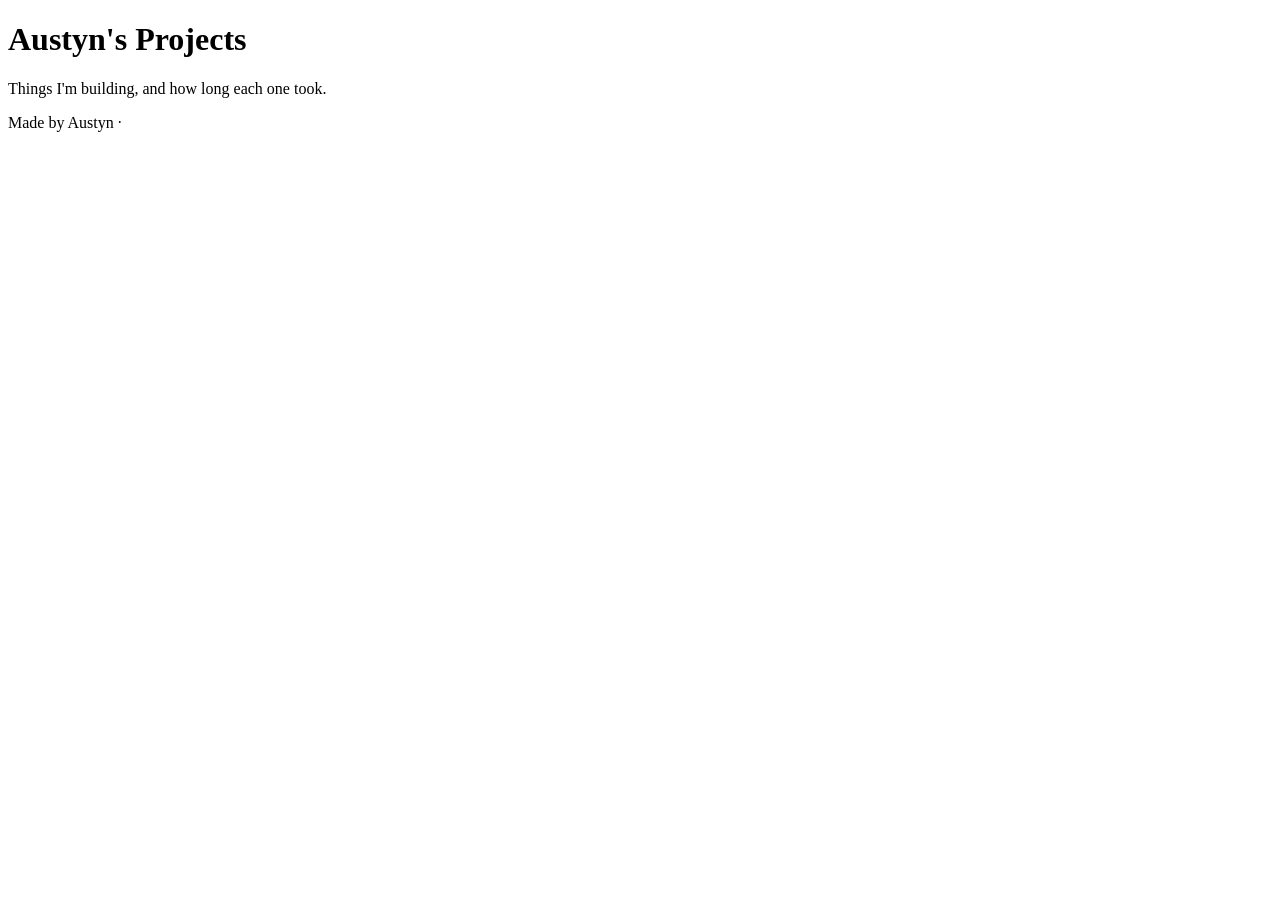
==== index.html @ 692cf33f "Add files via upload" ====
<!doctype html>
<html lang="en">
<head>
<meta charset="utf-8">
<meta name="viewport" content="width=device-width,initial-scale=1,viewport-fit=cover">
<title>Austyn's Projects</title>
<meta name="description" content="Things Austyn has built, and how long each one took.">
<link rel="preconnect" href="https://fonts.googleapis.com">
<link rel="preconnect" href="https://fonts.gstatic.com" crossorigin>
<link rel="stylesheet" href="https://fonts.googleapis.com/css2?family=DM+Sans:opsz,wght@9..40,400;9..40,600&display=swap">
<link rel="stylesheet" href="css/site.css">
</head>
<body>
<div class="wrap">
  <header class="hero">
    <h1>Austyn's Projects</h1>
    <p class="lede">Things I'm building, and how long each one took.</p>
    <dl class="totals" id="totals"></dl>
  </header>

  <main id="projects"></main>

  <footer>Made by Austyn · <span id="year"></span></footer>
</div>

<script src="js/projects.js"></script>
<script src="js/site.js"></script>
</body>
</html>
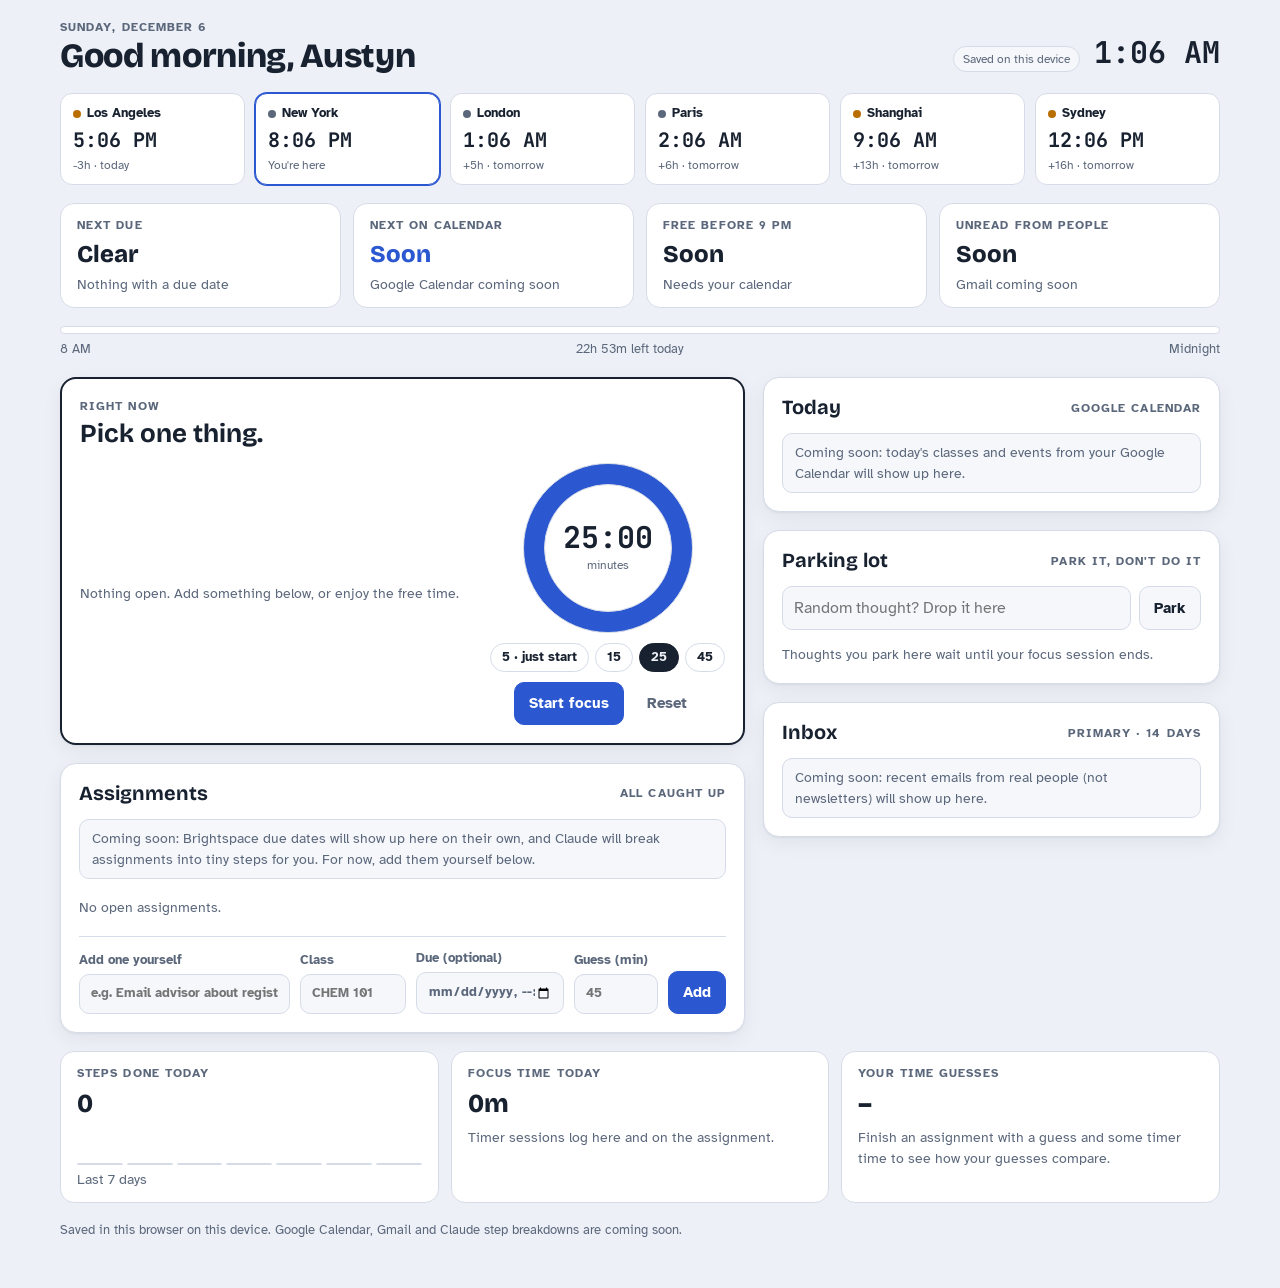
==== commit bf0402be: "Add files via upload" ====
--- a/index.html
+++ b/index.html
@@ -3,27 +3,89 @@
 <head>
 <meta charset="utf-8">
 <meta name="viewport" content="width=device-width,initial-scale=1,viewport-fit=cover">
-<title>Austyn's Projects</title>
-<meta name="description" content="Things Austyn has built, and how long each one took.">
+<title>Trackr</title>
 <link rel="preconnect" href="https://fonts.googleapis.com">
 <link rel="preconnect" href="https://fonts.gstatic.com" crossorigin>
-<link rel="stylesheet" href="https://fonts.googleapis.com/css2?family=DM+Sans:opsz,wght@9..40,400;9..40,600&display=swap">
-<link rel="stylesheet" href="css/site.css">
+<link rel="stylesheet" href="https://fonts.googleapis.com/css2?family=Atkinson+Hyperlegible:wght@400;700&family=Bricolage+Grotesque:opsz,wght@12..96,600;12..96,800&family=JetBrains+Mono:wght@500;700&display=swap">
+<link rel="stylesheet" href="css/styles.css">
 </head>
 <body>
+
 <div class="wrap">
-  <header class="hero">
-    <h1>Austyn's Projects</h1>
-    <p class="lede">Things I'm building, and how long each one took.</p>
-    <dl class="totals" id="totals"></dl>
+  <header class="top">
+    <div>
+      <div class="eyebrow" id="date"></div>
+      <h1 id="greet">Hi, <mark>Austyn</mark></h1>
+    </div>
+    <div class="clockbox"><span class="sync" id="sync">Saved on this device</span><span class="clock num" id="clock">--:--</span></div>
   </header>
 
-  <main id="projects"></main>
+  <section class="world" id="world" aria-label="World clocks"></section>
 
-  <footer>Made by Austyn · <span id="year"></span></footer>
+  <div class="summary">
+    <div class="stat"><span class="eyebrow">Next due</span><span class="v num" id="sNext">–</span><span class="s" id="sNextWhat">Loading</span></div>
+    <div class="stat"><span class="eyebrow">Next on calendar</span><span class="v num" style="color:var(--pen)">Soon</span><span class="s">Google Calendar coming soon</span></div>
+    <div class="stat"><span class="eyebrow">Free before 9 PM</span><span class="v num">Soon</span><span class="s">Needs your calendar</span></div>
+    <div class="stat"><span class="eyebrow">Unread from people</span><span class="v num">Soon</span><span class="s">Gmail coming soon</span></div>
+  </div>
+
+  <div class="daybar" aria-hidden="true">
+    <div class="track"><i id="dayFill"></i></div>
+    <div class="row"><span>8 AM</span><span id="dayLeft"></span><span>Midnight</span></div>
+  </div>
+
+  <div class="grid">
+    <div class="col">
+      <section class="panel now" id="nowPanel" aria-label="Right now"></section>
+
+      <section class="panel" aria-labelledby="h-hw">
+        <div class="panel-head"><h2 id="h-hw">Assignments</h2><div class="btnrow" style="align-items:center"><span class="eyebrow" id="hwMeta">Loading…</span><button class="btn small ghost" type="button" id="toggleDone" hidden></button></div></div>
+        <div class="note">Coming soon: Brightspace due dates will show up here on their own, and Claude will break assignments into tiny steps for you. For now, add them yourself below.</div>
+        <div class="tasks" id="hw"></div>
+        <form class="add-form" id="addForm" autocomplete="off">
+          <label class="f f-title">Add one yourself<input type="text" id="fTitle" placeholder="e.g. Email advisor about registration" required maxlength="120"></label>
+          <label class="f">Class<input type="text" id="fCourse" placeholder="CHEM 101" maxlength="60"></label>
+          <label class="f">Due (optional)<input type="datetime-local" id="fDue"></label>
+          <label class="f">Guess (min)<input type="number" id="fEst" min="5" step="5" placeholder="45"></label>
+          <button class="btn primary" type="submit">Add</button>
+        </form>
+        <div class="note" id="hwNote" hidden></div>
+      </section>
+    </div>
+
+    <div class="col">
+      <section class="panel" aria-labelledby="h-cal">
+        <div class="panel-head"><h2 id="h-cal">Today</h2><span class="eyebrow">Google Calendar</span></div>
+        <div class="note">Coming soon: today's classes and events from your Google Calendar will show up here.</div>
+      </section>
+
+      <section class="panel" aria-labelledby="h-park">
+        <div class="panel-head"><h2 id="h-park">Parking lot</h2><span class="eyebrow">Park it, don't do it</span></div>
+        <form class="park-form" id="parkForm" autocomplete="off">
+          <input type="text" id="parkInput" placeholder="Random thought? Drop it here" aria-label="Thought to park" maxlength="200">
+          <button class="btn" type="submit">Park</button>
+        </form>
+        <ul class="park-list" id="parkList"></ul>
+      </section>
+
+      <section class="panel" aria-labelledby="h-mail">
+        <div class="panel-head"><h2 id="h-mail">Inbox</h2><span class="eyebrow">Primary · 14 days</span></div>
+        <div class="note">Coming soon: recent emails from real people (not newsletters) will show up here.</div>
+      </section>
+    </div>
+  </div>
+
+  <section class="stats" aria-label="How it's going">
+    <div class="stat"><span class="eyebrow">Steps done today</span><span class="big num" id="todayCount">0</span><div class="week" id="week"></div><p>Last 7 days</p></div>
+    <div class="stat"><span class="eyebrow">Focus time today</span><span class="big num" id="focusToday">0m</span><p>Timer sessions log here and on the assignment.</p></div>
+    <div class="stat"><span class="eyebrow">Your time guesses</span><span class="big num" id="estRatio">–</span><p id="estNote">Finish an assignment with a guess and some timer time to see how your guesses compare.</p></div>
+  </section>
+
+  <footer>Saved in this browser on this device. Google Calendar, Gmail and Claude step breakdowns are coming soon.</footer>
 </div>
+<div class="toast" id="toast" hidden></div>
 
-<script src="js/projects.js"></script>
-<script src="js/site.js"></script>
+<script src="js/storage.js"></script>
+<script src="js/app.js"></script>
 </body>
 </html>
--- a/css/styles.css
+++ b/css/styles.css
@@ -0,0 +1,196 @@
+/* Base rules the Claude artifact wrapper used to provide */
+:root{padding-top:env(safe-area-inset-top,0px);padding-bottom:env(safe-area-inset-bottom,0px)}
+html{scroll-padding-top:env(safe-area-inset-top,0px)}
+body{margin:0}
+img{max-width:100%}
+[hidden]:not([hidden=until-found i]){display:none!important}
+
+:root{
+  --bg:#EDF0F6; --surface:#FFFFFF; --surface-2:#F5F7FB; --ink:#18212F; --muted:#5B677B; --line:#D6DCE7;
+  --pen:#2B57D0; --pen-ink:#FFFFFF; --pen-soft:#E2E9FB; --hl:#FFD83D; --hl-ink:#231C00;
+  --ok:#1E8A55; --warn:#B86E00; --bad:#C43434; --warn-bg:#FFF1D6; --bad-bg:#FDE4E4; --ok-bg:#DDF3E7; --school:#6B3FA0;
+  --shadow:0 1px 2px rgba(24,33,47,.06),0 6px 20px rgba(24,33,47,.06);
+  --display:"Bricolage Grotesque","Avenir Next","Segoe UI",system-ui,sans-serif;
+  --body:"Atkinson Hyperlegible","Segoe UI",system-ui,sans-serif;
+  --mono:"JetBrains Mono",ui-monospace,Menlo,Consolas,monospace;
+}
+@media (prefers-color-scheme:dark){:root:not([data-theme="light"]){
+  color-scheme:dark;
+  --bg:#10151F; --surface:#18202D; --surface-2:#1F2837; --ink:#E6EBF4; --muted:#9AA6BB; --line:#2C3748;
+  --pen:#86A6FF; --pen-ink:#0E1522; --pen-soft:#222D47; --hl:#E9BE2A; --hl-ink:#1B1500;
+  --ok:#5FD39A; --warn:#F2B04A; --bad:#FF7A7A; --warn-bg:#3A2C10; --bad-bg:#3D1C1F; --ok-bg:#15352A; --school:#C4A3F0;
+  --shadow:0 1px 2px rgba(0,0,0,.3),0 6px 20px rgba(0,0,0,.25);
+}}
+:root[data-theme="dark"]{
+  color-scheme:dark;
+  --bg:#10151F; --surface:#18202D; --surface-2:#1F2837; --ink:#E6EBF4; --muted:#9AA6BB; --line:#2C3748;
+  --pen:#86A6FF; --pen-ink:#0E1522; --pen-soft:#222D47; --hl:#E9BE2A; --hl-ink:#1B1500;
+  --ok:#5FD39A; --warn:#F2B04A; --bad:#FF7A7A; --warn-bg:#3A2C10; --bad-bg:#3D1C1F; --ok-bg:#15352A; --school:#C4A3F0;
+  --shadow:0 1px 2px rgba(0,0,0,.3),0 6px 20px rgba(0,0,0,.25);
+}
+*{box-sizing:border-box}
+body{background:var(--bg);color:var(--ink);font:16px/1.5 var(--body);padding-inline:16px;padding-block:18px 48px}
+.wrap{max-width:1160px;margin:0 auto;display:flex;flex-direction:column;gap:18px}
+h1,h2{font-family:var(--display);margin:0;text-wrap:balance;line-height:1.15}
+button,input{font:inherit;color:inherit}
+button{cursor:pointer}
+a{color:inherit}
+:focus-visible{outline:3px solid var(--pen);outline-offset:2px;border-radius:6px}
+.eyebrow{font-size:12px;letter-spacing:.09em;text-transform:uppercase;color:var(--muted);font-weight:700}
+.muted{color:var(--muted)}
+.num{font-variant-numeric:tabular-nums}
+.note{font-size:14px;color:var(--muted);background:var(--surface-2);border:1px solid var(--line);border-radius:10px;padding:8px 12px}
+
+header.top{display:flex;flex-wrap:wrap;align-items:flex-end;justify-content:space-between;gap:12px}
+header h1{font-size:clamp(26px,4vw,34px);font-weight:800;letter-spacing:-.01em}
+header h1 mark{background:none;color:inherit;padding:0}
+.world{display:grid;grid-template-columns:repeat(6,minmax(0,1fr));gap:10px}
+@media (max-width:900px){.world{grid-template-columns:repeat(3,minmax(0,1fr))}}
+@media (max-width:440px){.world{grid-template-columns:repeat(2,minmax(0,1fr))}}
+.city{background:var(--surface);border:1px solid var(--line);border-radius:12px;padding:10px 12px;display:flex;flex-direction:column;gap:1px;min-width:0}
+.city.home{border-color:var(--pen);box-shadow:0 0 0 1px var(--pen)}
+.city .name{font-size:13px;font-weight:700;display:flex;align-items:center;gap:6px;overflow:hidden;text-overflow:ellipsis;white-space:nowrap}
+.city .dot{width:8px;height:8px;border-radius:50%;flex:none;background:var(--warn)}
+.city .dot.night{background:var(--muted)}
+.city .time{font-family:var(--mono);font-weight:700;font-size:20px;font-variant-numeric:tabular-nums}
+.city .rel{font-size:12px;color:var(--muted)}
+.clockbox{display:flex;align-items:baseline;gap:14px;flex-wrap:wrap}
+.clock{font-family:var(--mono);font-weight:700;font-size:30px}
+.sync{font-size:12px;padding:3px 9px;border-radius:99px;background:var(--surface-2);border:1px solid var(--line);color:var(--muted)}
+
+.summary{display:grid;grid-template-columns:repeat(4,minmax(0,1fr));gap:12px}
+@media (max-width:900px){.summary{grid-template-columns:repeat(2,minmax(0,1fr))}}
+@media (max-width:440px){.summary{grid-template-columns:1fr}}
+.stat{background:var(--surface);border:1px solid var(--line);border-radius:14px;padding:12px 16px;display:flex;flex-direction:column;gap:2px;min-width:0}
+.stat .v{font-family:var(--display);font-weight:800;font-size:24px;overflow-wrap:anywhere}
+.stat .s{color:var(--muted);font-size:14px;overflow-wrap:anywhere}
+
+.daybar{display:grid;gap:6px}
+.track{height:8px;border-radius:99px;background:var(--surface);border:1px solid var(--line);position:relative;overflow:hidden}
+.track i{position:absolute;inset:0 auto 0 0;background:var(--pen);border-radius:99px}
+.daybar .row{display:flex;justify-content:space-between;gap:10px;flex-wrap:wrap;font-size:13px;color:var(--muted)}
+
+.grid{display:grid;grid-template-columns:minmax(0,1.5fr) minmax(0,1fr);gap:18px;align-items:start}
+@media (max-width:880px){.grid{grid-template-columns:1fr}}
+.col{display:flex;flex-direction:column;gap:18px;min-width:0}
+.panel{background:var(--surface);border:1px solid var(--line);border-radius:16px;padding:18px;box-shadow:var(--shadow);display:flex;flex-direction:column;gap:14px;min-width:0}
+.panel-head{display:flex;justify-content:space-between;align-items:center;gap:10px;flex-wrap:wrap}
+.panel-head h2{font-size:20px;font-weight:700}
+
+/* Right now */
+.now{border:2px solid var(--ink)}
+.now-top{display:grid;grid-template-columns:minmax(0,1fr) auto;gap:20px;align-items:center}
+@media (max-width:560px){.now-top{grid-template-columns:1fr}}
+.now-task{font-size:15px;color:var(--muted);display:flex;gap:8px;align-items:center;flex-wrap:wrap}
+.step-big{font-family:var(--display);font-weight:800;font-size:clamp(22px,2.8vw,28px);line-height:1.2;margin:4px 0 0}
+.step-big span{border-left:4px solid var(--pen);padding-left:12px;display:block}
+.step-meta{font-size:14px;color:var(--muted);margin:0}
+.btnrow{display:flex;gap:8px;flex-wrap:wrap}
+.btn{border:1px solid var(--line);background:var(--surface-2);border-radius:10px;padding:9px 14px;font-weight:700;font-size:15px}
+.btn:hover{border-color:var(--muted)}
+.btn.primary{background:var(--pen);border-color:var(--pen);color:var(--pen-ink)}
+.btn.hl{background:var(--ok);border-color:var(--ok);color:var(--surface)}
+.btn.small{padding:5px 10px;font-size:13px;border-radius:8px}
+.btn.ghost{background:transparent;border-color:transparent;color:var(--muted)}
+.btn.ghost:hover{color:var(--ink);border-color:var(--line)}
+.btn[disabled]{opacity:.55;cursor:default}
+.timer{display:flex;flex-direction:column;align-items:center;gap:10px}
+.disc{--p:1;width:170px;height:170px;border-radius:50%;background:conic-gradient(var(--bad) calc(var(--p)*360deg),var(--surface-2) 0);display:grid;place-items:center;border:1px solid var(--line)}
+.disc.idle{background:conic-gradient(var(--pen) calc(var(--p)*360deg),var(--surface-2) 0)}
+.disc-inner{width:128px;height:128px;border-radius:50%;background:var(--surface);display:grid;place-items:center;text-align:center;border:1px solid var(--line)}
+.disc-time{font-family:var(--mono);font-weight:700;font-size:30px;line-height:1}
+.disc-sub{font-size:12px;color:var(--muted);margin-top:4px}
+.presets{display:flex;gap:6px;flex-wrap:wrap;justify-content:center}
+.chip-btn{border:1px solid var(--line);background:var(--surface);border-radius:99px;padding:4px 11px;font-size:13px;font-weight:700}
+.chip-btn[aria-pressed="true"]{background:var(--ink);color:var(--bg);border-color:var(--ink)}
+.free{font-size:13px;color:var(--muted);text-align:center;max-width:210px}
+.free b{color:var(--ink)}
+.pick-list{display:flex;flex-direction:column;gap:8px}
+.pick{display:flex;justify-content:space-between;align-items:center;gap:10px;padding:10px 12px;border:1px dashed var(--line);border-radius:12px;background:var(--surface-2);text-align:left;width:100%}
+.pick:hover{border-style:solid;border-color:var(--pen)}
+
+.chip{display:inline-flex;align-items:center;gap:4px;font-size:12px;font-weight:700;padding:2px 8px;border-radius:99px;border:1px solid var(--line);background:var(--surface-2);color:var(--muted);white-space:nowrap}
+.chip.bad{background:var(--bad-bg);color:var(--bad);border-color:transparent}
+.chip.warn{background:var(--warn-bg);color:var(--warn);border-color:transparent}
+.chip.ok{background:var(--ok-bg);color:var(--ok);border-color:transparent}
+.chip.bs{color:var(--pen);background:var(--pen-soft);border-color:transparent}
+.chip.school{color:var(--school);border-color:transparent;background:var(--surface-2)}
+
+/* Assignments */
+.add-form{display:grid;grid-template-columns:minmax(0,2fr) minmax(0,1fr) minmax(0,1.4fr) 84px auto;gap:10px;align-items:end;padding-top:12px;border-top:1px solid var(--line)}
+@media (max-width:760px){.add-form{grid-template-columns:1fr 1fr}.add-form .f-title{grid-column:1/-1}}
+input[type=text],input[type=number],input[type=datetime-local]{background:var(--surface-2);border:1px solid var(--line);border-radius:10px;padding:9px 11px;min-width:0;width:100%}
+input:focus{border-color:var(--pen);outline:none}
+label.f{display:flex;flex-direction:column;gap:4px;font-size:13px;color:var(--muted);font-weight:700;min-width:0}
+.tasks{display:flex;flex-direction:column;gap:10px}
+.task{border:1px solid var(--line);border-radius:12px;background:var(--surface);overflow:hidden}
+.task.focused{border-color:var(--pen);box-shadow:0 0 0 1px var(--pen)}
+.task-row{display:grid;grid-template-columns:auto minmax(0,1fr) auto;gap:12px;align-items:center;padding:12px}
+.task-title{font-weight:700;overflow-wrap:anywhere}
+.task-title a{text-decoration:underline;text-decoration-color:var(--line);text-underline-offset:3px}
+.task-title a:hover{text-decoration-color:var(--pen);color:var(--pen)}
+.task.done .task-title{text-decoration:line-through;color:var(--muted)}
+.task-meta{display:flex;gap:6px;flex-wrap:wrap;margin-top:4px;align-items:center;font-size:13px}
+.task-actions{display:flex;gap:6px;flex-wrap:wrap;justify-content:flex-end}
+@media (max-width:560px){.task-row{grid-template-columns:auto minmax(0,1fr)}.task-actions{grid-column:1/-1;justify-content:flex-start}}
+.check{width:24px;height:24px;border-radius:7px;border:2px solid var(--muted);background:transparent;display:grid;place-items:center;padding:0;flex:none}
+.check.on{background:var(--ok);border-color:var(--ok);color:var(--surface)}
+.check svg{width:14px;height:14px}
+.progress{width:64px;height:6px;background:var(--surface-2);border-radius:99px;overflow:hidden;border:1px solid var(--line)}
+.progress i{display:block;height:100%;background:var(--ok)}
+.task-body{border-top:1px solid var(--line);background:var(--surface-2);padding:12px;display:flex;flex-direction:column;gap:8px}
+.steps{list-style:none;margin:0;padding:0;display:flex;flex-direction:column;gap:6px}
+.steps li{display:grid;grid-template-columns:auto minmax(0,1fr) auto;gap:10px;align-items:center}
+.steps li.done span{text-decoration:line-through;color:var(--muted)}
+.step-form{display:flex;gap:8px}
+.empty{color:var(--muted);font-size:14px;margin:0;padding:4px 0}
+.confirm{display:flex;gap:8px;align-items:center;flex-wrap:wrap;font-size:14px}
+
+/* Today timeline */
+.allday{display:flex;flex-wrap:wrap;gap:6px}
+.allday:empty{display:none}
+.tl{position:relative;border-left:2px solid var(--line);margin-left:56px;display:flex;flex-direction:column}
+.ev{position:relative;padding:7px 0 7px 16px}
+.ev .t{position:absolute;left:-64px;top:8px;width:52px;text-align:right;font:12px/1.3 var(--mono);color:var(--muted)}
+.ev::before{content:"";position:absolute;left:-7px;top:12px;width:12px;height:12px;border-radius:50%;background:var(--surface);border:2px solid var(--line)}
+.ev .title{font-weight:700;display:flex;gap:8px;align-items:center;flex-wrap:wrap}
+.ev .sub{color:var(--muted);font-size:13px}
+.ev.done{opacity:.5}
+.ev.now::before{border-color:var(--pen);background:var(--pen)}
+.ev.next::before{border-color:var(--pen)}
+.pill{font:700 11px/1 var(--mono);padding:3px 7px;border-radius:99px}
+.pill.now{background:var(--pen);color:var(--pen-ink)}
+.pill.next{background:var(--pen-soft);color:var(--pen)}
+.nowline{position:relative;height:0;margin:2px 0}
+.nowline::before{content:"";position:absolute;left:-2px;right:0;top:0;border-top:2px dashed var(--bad)}
+.nowline span{position:absolute;left:-64px;top:-8px;width:52px;text-align:right;font:700 12px/1 var(--mono);color:var(--bad)}
+
+/* Inbox */
+.mail{list-style:none;margin:0;padding:0;display:flex;flex-direction:column}
+.mail li{display:grid;grid-template-columns:4px minmax(0,1fr) auto;gap:12px;padding:9px 0;border-top:1px solid var(--line)}
+.mail li:first-child{border-top:0}
+.mail li.solo{grid-template-columns:1fr}
+.sev{border-radius:2px;background:var(--line)}
+.sev.unread{background:var(--pen)}
+.from{font-weight:700;overflow:hidden;text-overflow:ellipsis;white-space:nowrap;display:flex;gap:6px;align-items:center}
+.subj{font-size:14px;overflow-wrap:anywhere}
+.subj a{text-decoration:underline;text-decoration-color:var(--line);text-underline-offset:3px}
+.snip{color:var(--muted);font-size:13px;overflow:hidden;text-overflow:ellipsis;white-space:nowrap}
+.age{font:12px/1.3 var(--mono);color:var(--muted);text-align:right;white-space:nowrap}
+
+/* Parking */
+.park-form{display:flex;gap:8px}
+.park-list{display:flex;flex-direction:column;gap:6px;margin:0;padding:0;list-style:none}
+.park-list li{display:flex;justify-content:space-between;gap:8px;align-items:center;padding:7px 10px;background:var(--surface-2);border-radius:8px;font-size:15px;overflow-wrap:anywhere}
+
+.stats{display:grid;grid-template-columns:repeat(3,minmax(0,1fr));gap:12px}
+@media (max-width:640px){.stats{grid-template-columns:1fr}}
+.stats .stat .big{font-family:var(--display);font-size:26px;font-weight:800}
+.stats .stat p{margin:2px 0 0;font-size:14px;color:var(--muted)}
+.week{display:flex;gap:4px;align-items:flex-end;height:34px;margin-top:6px}
+.week i{flex:1;background:var(--pen);border-radius:3px 3px 0 0;min-height:2px}
+.week i.zero{background:var(--line)}
+footer{color:var(--muted);font-size:13px}
+
+.toast{position:fixed;left:50%;bottom:calc(20px + env(safe-area-inset-bottom,0px));transform:translateX(-50%);background:var(--ink);color:var(--bg);padding:10px 16px;border-radius:10px;font-weight:700;font-size:14px;box-shadow:var(--shadow);max-width:calc(100% - 32px);z-index:10}
+@media (prefers-reduced-motion:no-preference){.toast{animation:up .2s ease-out}@keyframes up{from{opacity:0;transform:translate(-50%,8px)}}}
